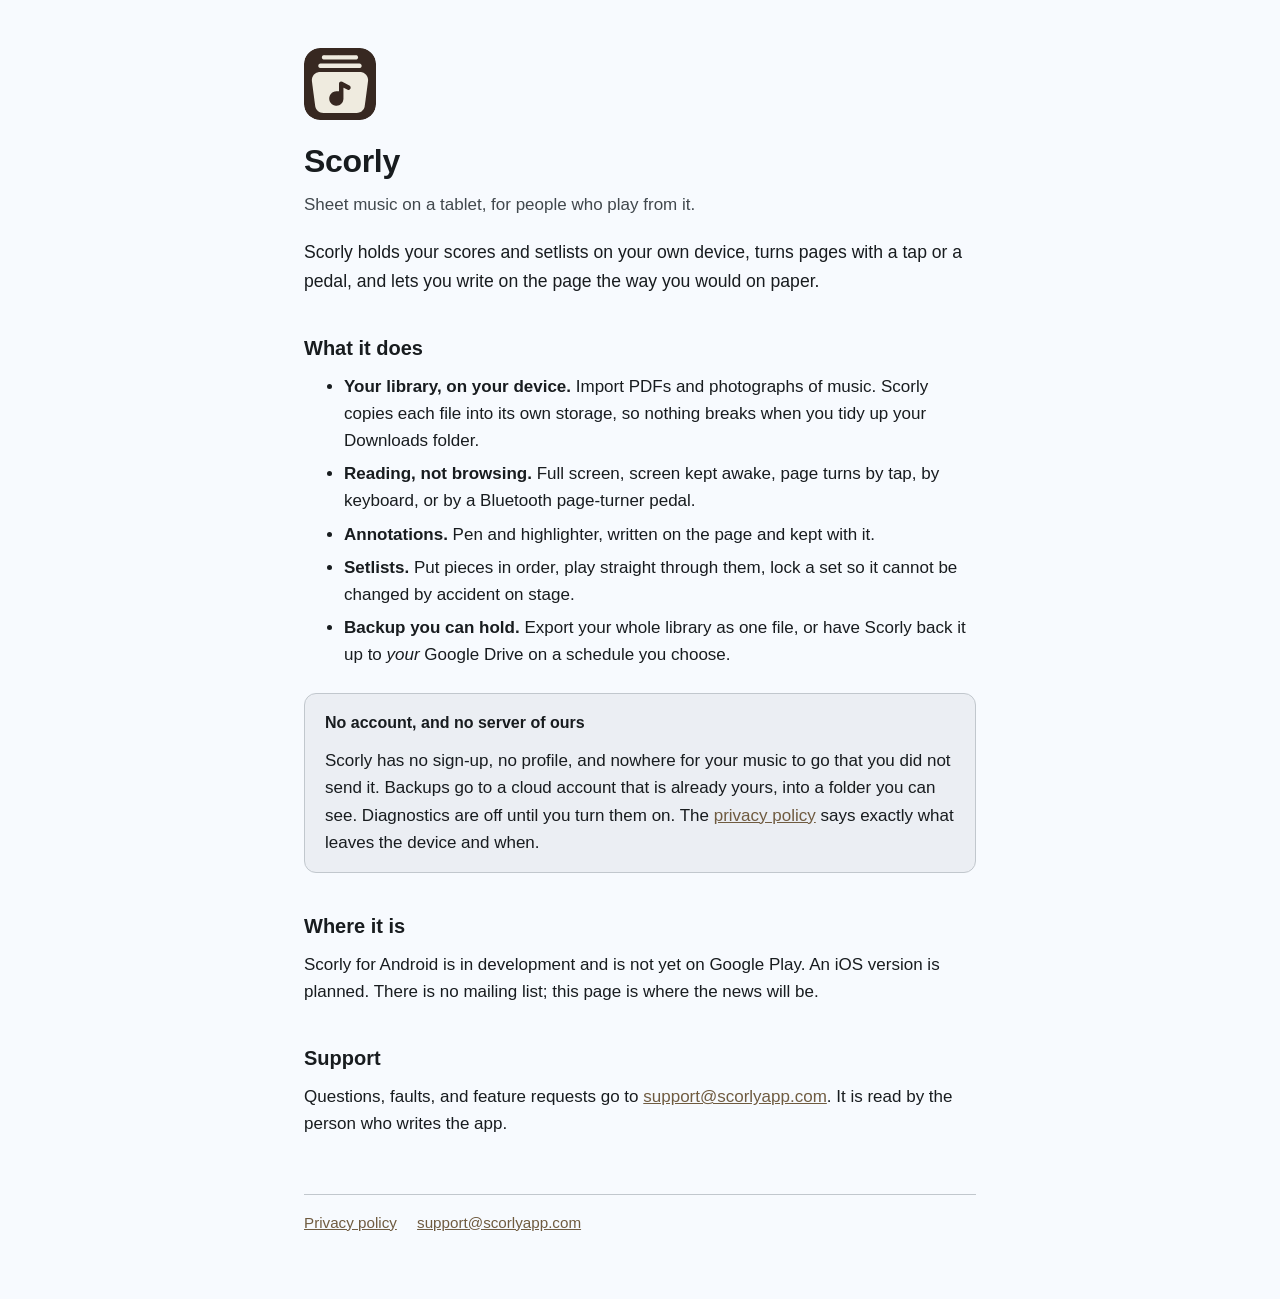
==== index.html @ d53cae90 "The site follows the brown seed, and carries the new mark Everything on the page was brass: all six " ====
<!doctype html>
<html lang="en">
<head>
<meta charset="utf-8">
<meta name="viewport" content="width=device-width, initial-scale=1">
<title>Scorly — sheet music on a tablet</title>
<meta name="description" content="Scorly is a sheet music reader for Android tablets. Your library stays on your device; backup goes to your own Google Drive.">
<link rel="icon" href="icon.svg" type="image/svg+xml">
<link rel="icon" href="favicon-32.png" sizes="32x32" type="image/png">
<link rel="apple-touch-icon" href="apple-touch-icon.png">
<meta name="theme-color" content="#372821">
<link rel="stylesheet" href="style.css">
</head>
<body>
<div class="page">

<header>
  <img class="logo" src="icon.svg" width="72" height="72" alt="">
  <h1 class="wordmark">Scorly</h1>
  <p class="tagline">Sheet music on a tablet, for people who play from it.</p>
</header>

<main>

<p class="lede">Scorly holds your scores and setlists on your own device, turns pages with a
tap or a pedal, and lets you write on the page the way you would on paper.</p>

<h2>What it does</h2>

<ul>
  <li><strong>Your library, on your device.</strong> Import PDFs and photographs of music. Scorly
    copies each file into its own storage, so nothing breaks when you tidy up your Downloads
    folder.</li>
  <li><strong>Reading, not browsing.</strong> Full screen, screen kept awake, page turns by tap,
    by keyboard, or by a Bluetooth page-turner pedal.</li>
  <li><strong>Annotations.</strong> Pen and highlighter, written on the page and kept with it.</li>
  <li><strong>Setlists.</strong> Put pieces in order, play straight through them, lock a set so it
    cannot be changed by accident on stage.</li>
  <li><strong>Backup you can hold.</strong> Export your whole library as one file, or have Scorly
    back it up to <em>your</em> Google Drive on a schedule you choose.</li>
</ul>

<div class="card">
  <h3>No account, and no server of ours</h3>
  <p>Scorly has no sign-up, no profile, and nowhere for your music to go that you did not send it.
  Backups go to a cloud account that is already yours, into a folder you can see. Diagnostics are
  off until you turn them on. The <a href="privacy.html">privacy policy</a> says exactly what
  leaves the device and when.</p>
</div>

<h2>Where it is</h2>

<p>Scorly for Android is in development and is not yet on Google Play. An iOS version is planned.
There is no mailing list; this page is where the news will be.</p>

<h2>Support</h2>

<p>Questions, faults, and feature requests go to
<a href="mailto:support@scorlyapp.com">support@scorlyapp.com</a>. It is read by the person who
writes the app.</p>

</main>

<footer>
  <a href="privacy.html">Privacy policy</a>
  <a href="mailto:support@scorlyapp.com">support@scorlyapp.com</a>
</footer>

</div>
</body>
</html>
---- style.css ----
/* Scorly — scorlyapp.com.
   Colour roles are copied from scorly-spec/design/tokens.md, which is the app's
   token sheet. They are generated from the greyed-brown seed chosen by ADR-012 —
   an accent over neutrals deliberately not derived from it — and change here only
   to follow that document, never on their own.
   Dark is the app's default scheme; on the web the visitor's own preference
   decides, so light is the base and dark is the override.
   Nothing here is loaded from another host. */

:root {
  --primary: #6F5B40;
  --surface: #F7FAFE;
  --surface-container: #EBEEF3;
  --on-surface: #181C1F;
  --on-surface-variant: #41484D;
  --outline-variant: #C1C7CD;
}

@media (prefers-color-scheme: dark) {
  :root {
    --primary: #DDC2A2;
    --surface: #0F1416;
    --surface-container: #1C2023;
    --on-surface: #E0E3E8;
    --on-surface-variant: #C1C7CD;
    --outline-variant: #41484D;
  }
}

*, *::before, *::after { box-sizing: border-box; }

body {
  margin: 0;
  padding: 0 16px 64px;
  background: var(--surface);
  color: var(--on-surface);
  font-family: -apple-system, BlinkMacSystemFont, "Segoe UI", Roboto, "Helvetica Neue", Arial, sans-serif;
  font-size: 17px;
  line-height: 1.6;
  -webkit-text-size-adjust: 100%;
}

.page { max-width: 42rem; margin: 0 auto; }

header { padding: 48px 0 8px; }

/* The mark carries the brand on its own: the name buys no discovery, so the
   homepage leads with the icon rather than the wordmark alone. */
.logo {
  display: block;
  width: 72px;
  height: 72px;
  margin: 0 0 16px;
  border-radius: 16px;
}

.wordmark {
  font-size: 2rem;
  font-weight: 600;
  letter-spacing: -0.01em;
  margin: 0;
}

.tagline { color: var(--on-surface-variant); margin: 4px 0 0; }

h2 {
  font-size: 1.25rem;
  line-height: 1.3;
  margin: 40px 0 8px;
}

h3 {
  font-size: 1rem;
  margin: 24px 0 4px;
}

p, ul { margin: 12px 0; }
li { margin: 6px 0; }

a { color: var(--primary); }

.lede { font-size: 1.1rem; }

.card {
  background: var(--surface-container);
  border: 1px solid var(--outline-variant);
  border-radius: 12px;
  padding: 16px 20px;
  margin: 24px 0;
}

.card :first-child { margin-top: 0; }
.card :last-child { margin-bottom: 0; }

table {
  width: 100%;
  border-collapse: collapse;
  margin: 16px 0;
  font-size: 0.95rem;
}

.scroll { overflow-x: auto; }

th, td {
  text-align: left;
  vertical-align: top;
  padding: 8px 12px 8px 0;
  border-bottom: 1px solid var(--outline-variant);
}

th { font-weight: 600; }

code {
  font-family: ui-monospace, SFMono-Regular, Menlo, Consolas, monospace;
  font-size: 0.9em;
  background: var(--surface-container);
  padding: 1px 5px;
  border-radius: 4px;
}

footer {
  margin-top: 56px;
  padding-top: 16px;
  border-top: 1px solid var(--outline-variant);
  color: var(--on-surface-variant);
  font-size: 0.95rem;
}

footer a { margin-right: 16px; }

.updated { color: var(--on-surface-variant); font-size: 0.95rem; }
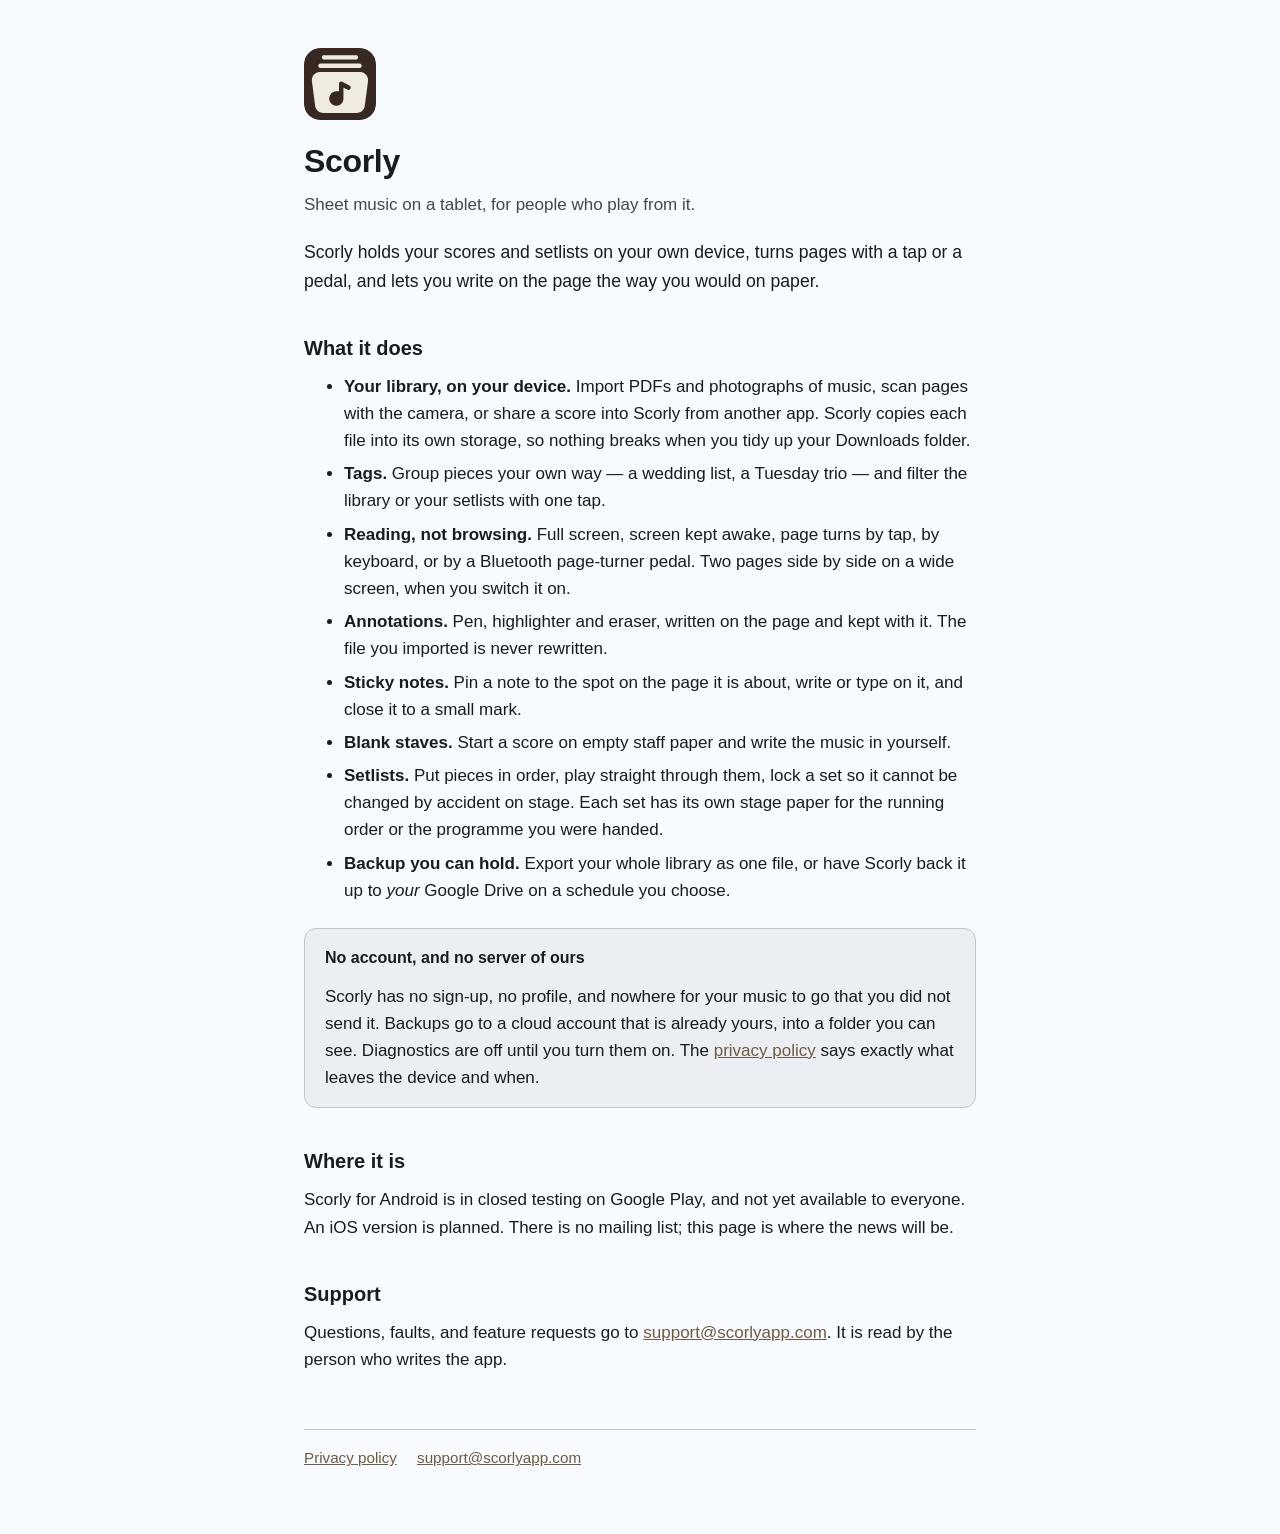
==== commit b0427f42: "Homepage: tags, sticky notes, scan and share-in, blank staves, stage paper; closed testing on Play C" ====
--- a/index.html
+++ b/index.html
@@ -28,14 +28,23 @@
 <h2>What it does</h2>
 
 <ul>
-  <li><strong>Your library, on your device.</strong> Import PDFs and photographs of music. Scorly
-    copies each file into its own storage, so nothing breaks when you tidy up your Downloads
-    folder.</li>
+  <li><strong>Your library, on your device.</strong> Import PDFs and photographs of music, scan
+    pages with the camera, or share a score into Scorly from another app. Scorly copies each file
+    into its own storage, so nothing breaks when you tidy up your Downloads folder.</li>
+  <li><strong>Tags.</strong> Group pieces your own way — a wedding list, a Tuesday trio — and
+    filter the library or your setlists with one tap.</li>
   <li><strong>Reading, not browsing.</strong> Full screen, screen kept awake, page turns by tap,
-    by keyboard, or by a Bluetooth page-turner pedal.</li>
-  <li><strong>Annotations.</strong> Pen and highlighter, written on the page and kept with it.</li>
+    by keyboard, or by a Bluetooth page-turner pedal. Two pages side by side on a wide screen,
+    when you switch it on.</li>
+  <li><strong>Annotations.</strong> Pen, highlighter and eraser, written on the page and kept with
+    it. The file you imported is never rewritten.</li>
+  <li><strong>Sticky notes.</strong> Pin a note to the spot on the page it is about, write or type
+    on it, and close it to a small mark.</li>
+  <li><strong>Blank staves.</strong> Start a score on empty staff paper and write the music in
+    yourself.</li>
   <li><strong>Setlists.</strong> Put pieces in order, play straight through them, lock a set so it
-    cannot be changed by accident on stage.</li>
+    cannot be changed by accident on stage. Each set has its own stage paper for the running
+    order or the programme you were handed.</li>
   <li><strong>Backup you can hold.</strong> Export your whole library as one file, or have Scorly
     back it up to <em>your</em> Google Drive on a schedule you choose.</li>
 </ul>
@@ -50,8 +59,8 @@
 
 <h2>Where it is</h2>
 
-<p>Scorly for Android is in development and is not yet on Google Play. An iOS version is planned.
-There is no mailing list; this page is where the news will be.</p>
+<p>Scorly for Android is in closed testing on Google Play, and not yet available to everyone. An
+iOS version is planned. There is no mailing list; this page is where the news will be.</p>
 
 <h2>Support</h2>
 
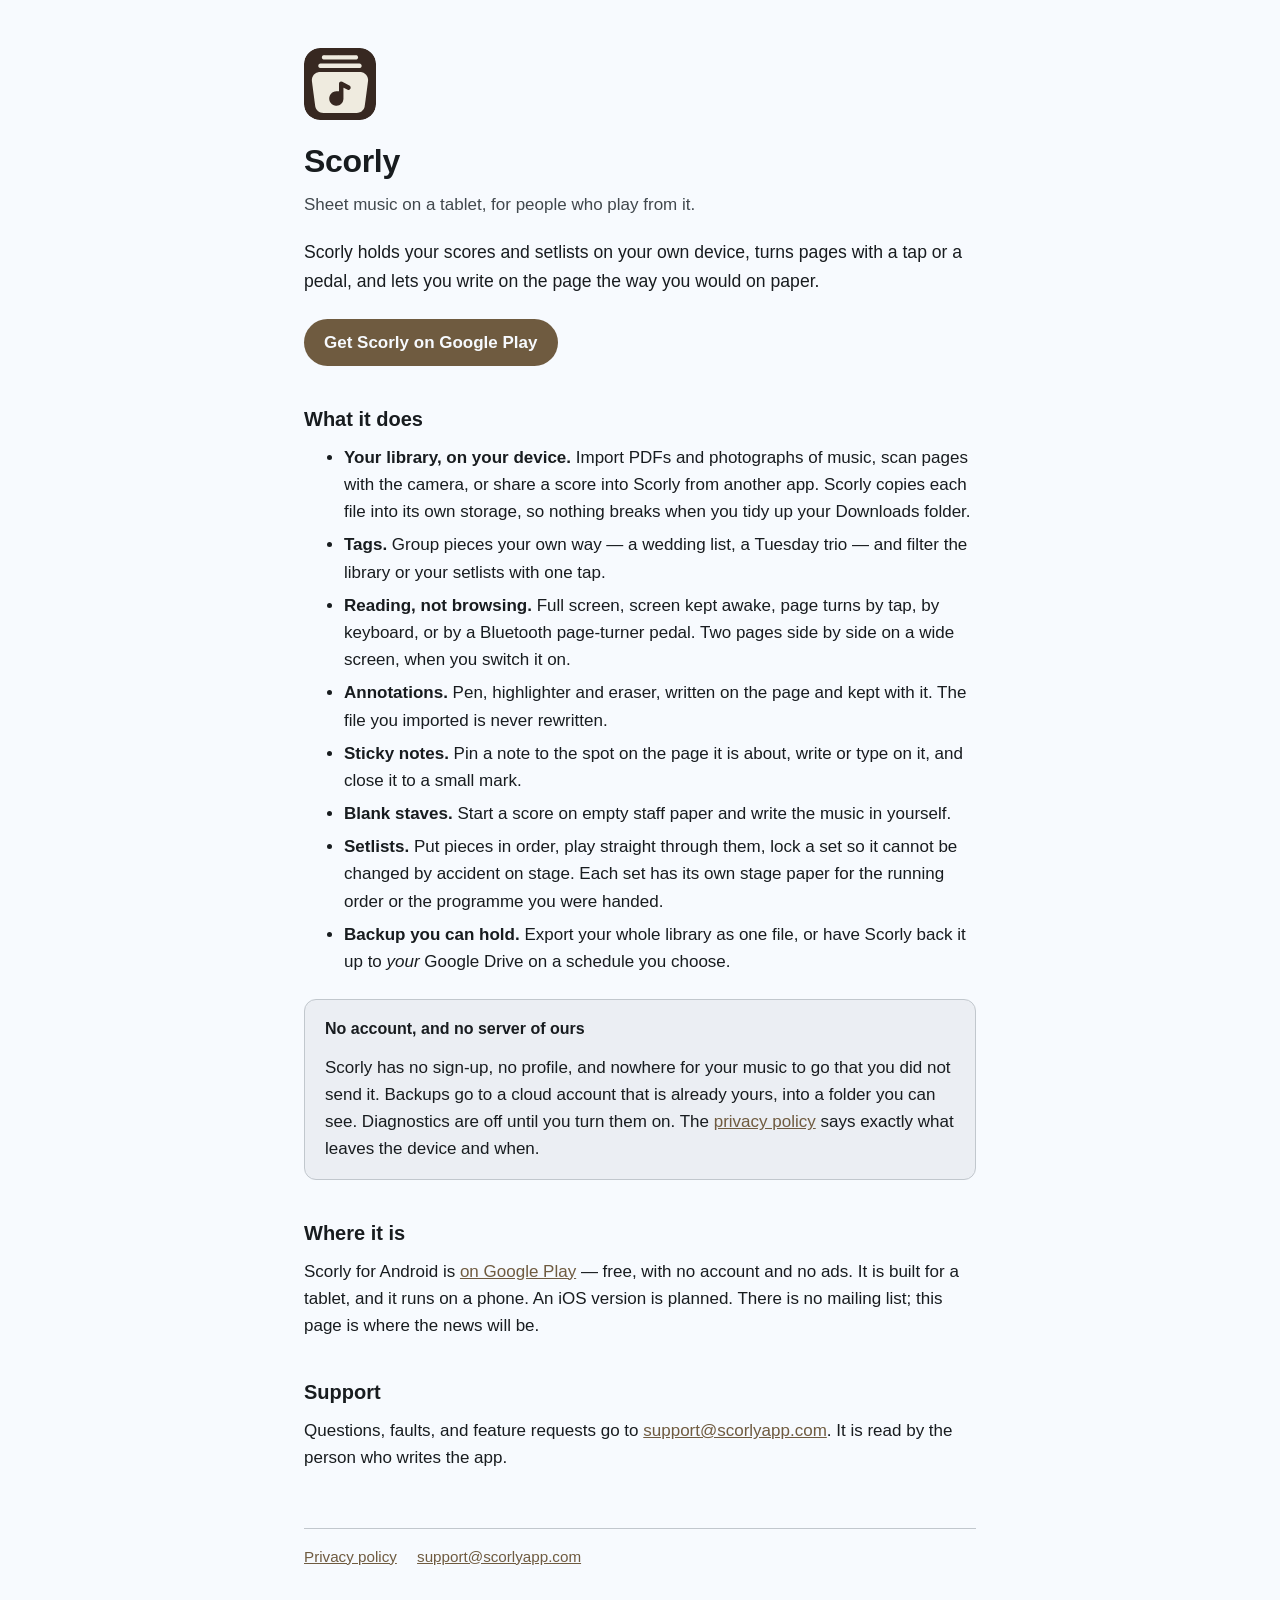
==== commit 3712b0d9: "The page says the app is out, and where to get it Production went live on 2026-09-21, so *Where it i" ====
--- a/index.html
+++ b/index.html
@@ -4,7 +4,7 @@
 <meta charset="utf-8">
 <meta name="viewport" content="width=device-width, initial-scale=1">
 <title>Scorly — sheet music on a tablet</title>
-<meta name="description" content="Scorly is a sheet music reader for Android tablets. Your library stays on your device; backup goes to your own Google Drive.">
+<meta name="description" content="Scorly is a sheet music reader for Android, on Google Play. Your library stays on your device; backup goes to your own Google Drive.">
 <link rel="icon" href="icon.svg" type="image/svg+xml">
 <link rel="icon" href="favicon-32.png" sizes="32x32" type="image/png">
 <link rel="apple-touch-icon" href="apple-touch-icon.png">
@@ -24,6 +24,9 @@
 
 <p class="lede">Scorly holds your scores and setlists on your own device, turns pages with a
 tap or a pedal, and lets you write on the page the way you would on paper.</p>
+
+<p class="get"><a href="https://play.google.com/store/apps/details?id=com.scorlyapp.android">Get
+Scorly on Google Play</a></p>
 
 <h2>What it does</h2>
 
@@ -59,8 +62,10 @@
 
 <h2>Where it is</h2>
 
-<p>Scorly for Android is in closed testing on Google Play, and not yet available to everyone. An
-iOS version is planned. There is no mailing list; this page is where the news will be.</p>
+<p>Scorly for Android is <a
+href="https://play.google.com/store/apps/details?id=com.scorlyapp.android">on Google Play</a> —
+free, with no account and no ads. It is built for a tablet, and it runs on a phone. An iOS
+version is planned. There is no mailing list; this page is where the news will be.</p>
 
 <h2>Support</h2>
 
--- a/style.css
+++ b/style.css
@@ -129,3 +129,18 @@
 footer a { margin-right: 16px; }
 
 .updated { color: var(--on-surface-variant); font-size: 0.95rem; }
+
+/* The one thing a visitor may have come to do. A link rather than Google's own
+   badge image: the badge carries its own brand rules, and this repository loads
+   nothing from another host. */
+.get { margin: 24px 0; }
+
+.get a {
+  display: inline-block;
+  background: var(--primary);
+  color: var(--surface);
+  text-decoration: none;
+  font-weight: 600;
+  padding: 10px 20px;
+  border-radius: 999px;
+}
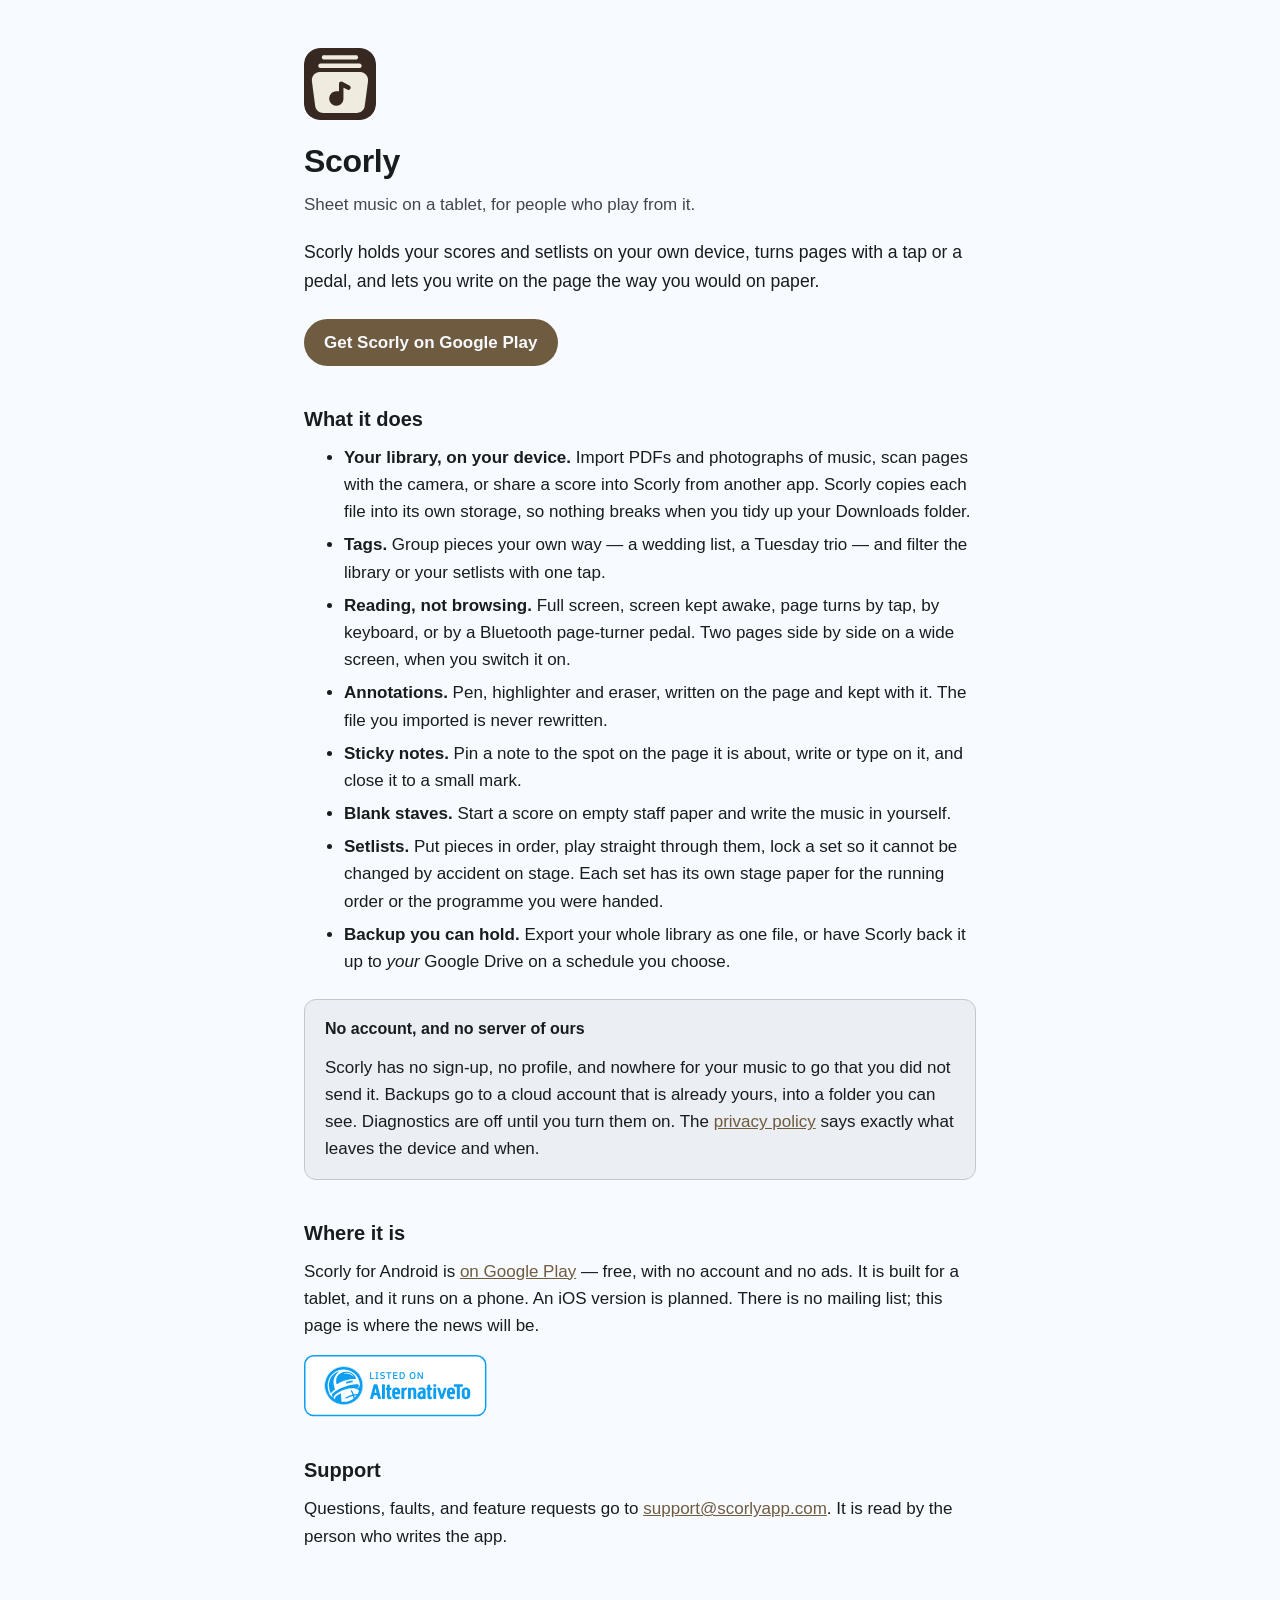
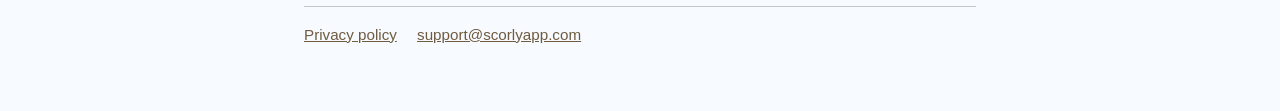
==== commit 6f7197db: "The homepage carries the AlternativeTo badge, served from here Co-Authored-By: Claude Opus 5.5 <nore" ====
--- a/index.html
+++ b/index.html
@@ -3,7 +3,7 @@
 <head>
 <meta charset="utf-8">
 <meta name="viewport" content="width=device-width, initial-scale=1">
-<title>Scorly — sheet music on a tablet</title>
+<title>Scorly — PDF sheet music reader for Android tablets</title>
 <meta name="description" content="Scorly is a sheet music reader for Android, on Google Play. Your library stays on your device; backup goes to your own Google Drive.">
 <link rel="icon" href="icon.svg" type="image/svg+xml">
 <link rel="icon" href="favicon-32.png" sizes="32x32" type="image/png">
@@ -67,6 +67,11 @@
 free, with no account and no ads. It is built for a tablet, and it runs on a phone. An iOS
 version is planned. There is no mailing list; this page is where the news will be.</p>
 
+<p class="listed"><a href="https://alternativeto.net/software/scorly/about/?utm_source=badge&amp;utm_medium=referral"><picture>
+  <source srcset="alternativeto-dark.svg" media="(prefers-color-scheme: dark)">
+  <img src="alternativeto-light.svg" width="183" height="62" alt="Scorly on AlternativeTo">
+</picture></a></p>
+
 <h2>Support</h2>
 
 <p>Questions, faults, and feature requests go to
--- a/style.css
+++ b/style.css
@@ -144,3 +144,9 @@
   padding: 10px 20px;
   border-radius: 999px;
 }
+
+/* AlternativeTo's badge, saved here rather than hotlinked — the site says either
+   is fine, and this repository loads nothing from another host. Below the Play
+   link and smaller than it: it says where else Scorly is listed, not where to get it. */
+.listed { margin: 16px 0; }
+.listed img { display: block; width: 183px; height: auto; }
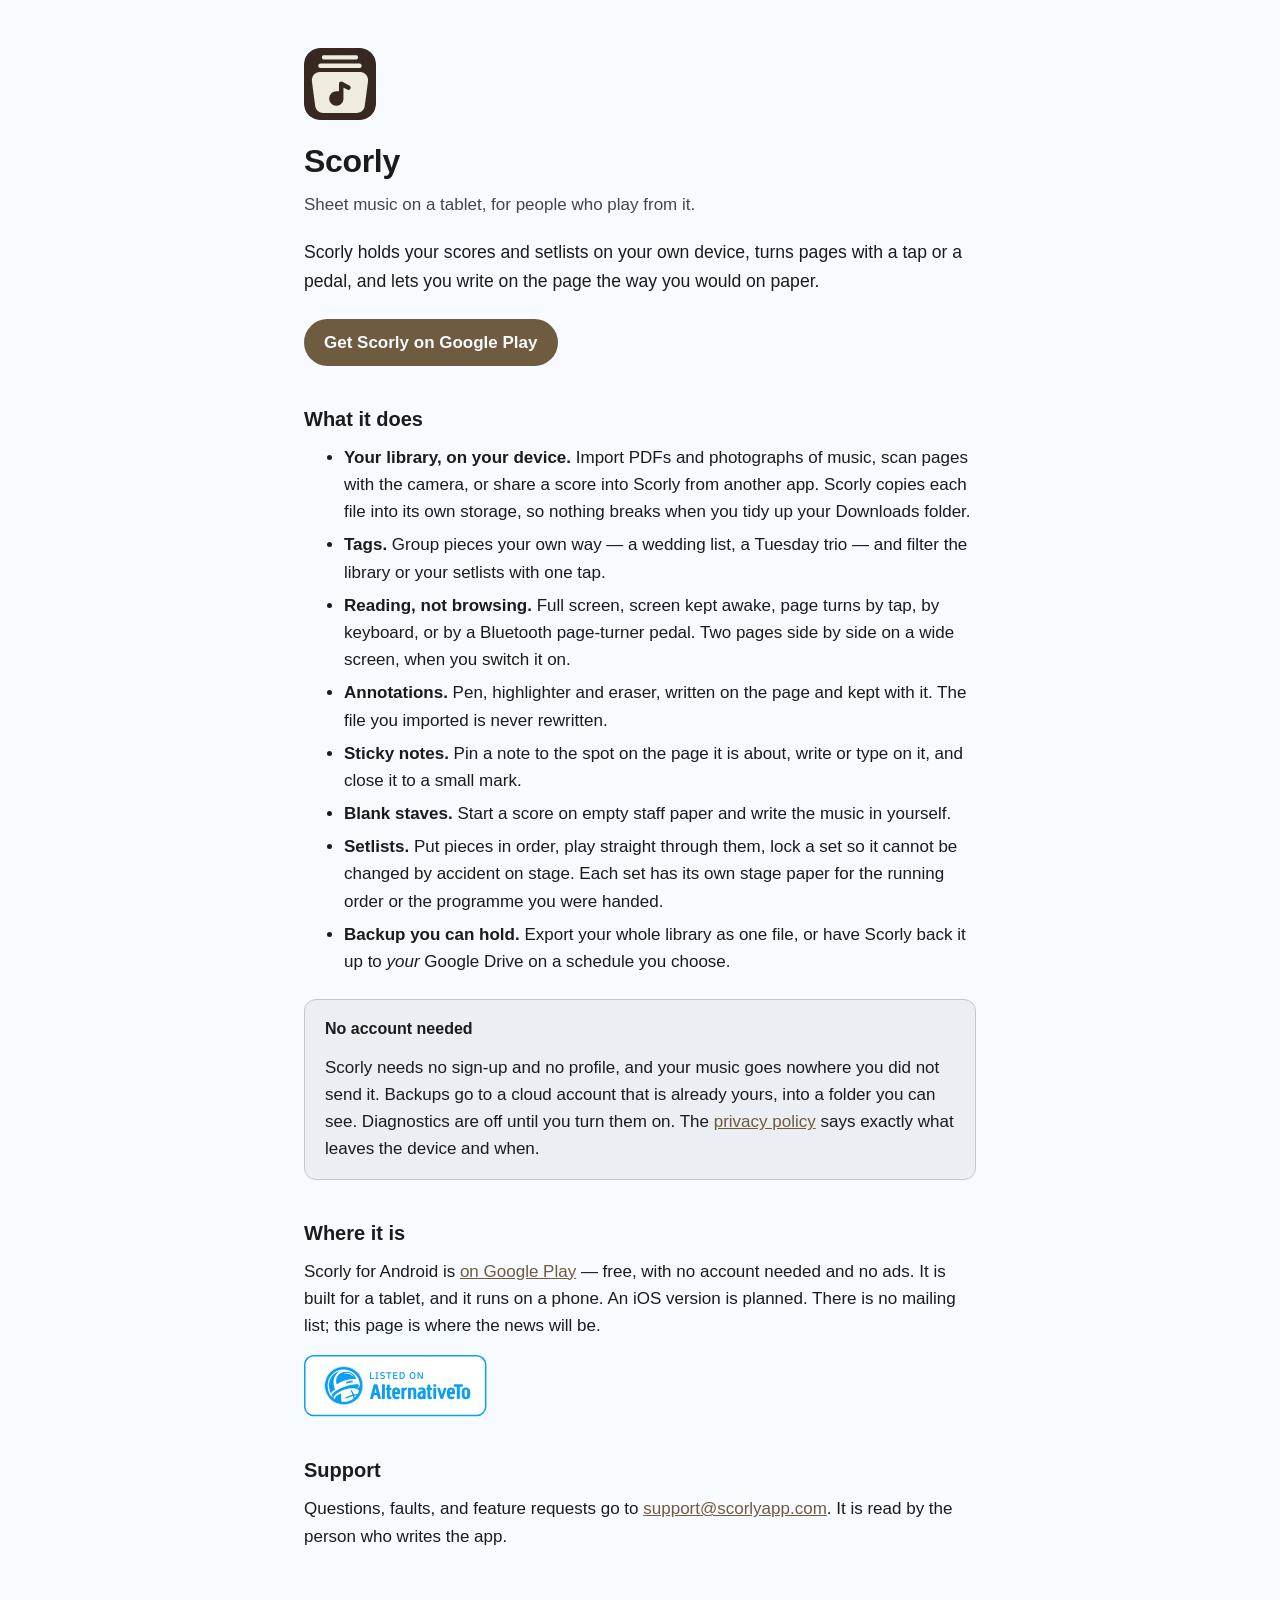
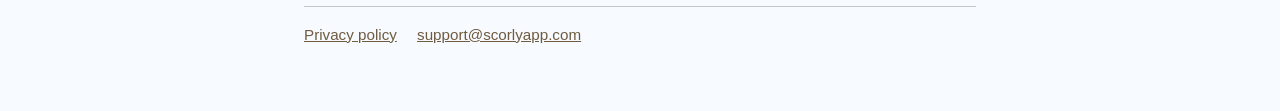
==== commit c977a303: "Privacy policy: signing in to sync; account-deletion page privacy.html describes what the sync serve" ====
--- a/index.html
+++ b/index.html
@@ -53,8 +53,8 @@
 </ul>
 
 <div class="card">
-  <h3>No account, and no server of ours</h3>
-  <p>Scorly has no sign-up, no profile, and nowhere for your music to go that you did not send it.
+  <h3>No account needed</h3>
+  <p>Scorly needs no sign-up and no profile, and your music goes nowhere you did not send it.
   Backups go to a cloud account that is already yours, into a folder you can see. Diagnostics are
   off until you turn them on. The <a href="privacy.html">privacy policy</a> says exactly what
   leaves the device and when.</p>
@@ -64,7 +64,7 @@
 
 <p>Scorly for Android is <a
 href="https://play.google.com/store/apps/details?id=com.scorlyapp.android">on Google Play</a> —
-free, with no account and no ads. It is built for a tablet, and it runs on a phone. An iOS
+free, with no account needed and no ads. It is built for a tablet, and it runs on a phone. An iOS
 version is planned. There is no mailing list; this page is where the news will be.</p>
 
 <p class="listed"><a href="https://alternativeto.net/software/scorly/about/?utm_source=badge&amp;utm_medium=referral"><picture>
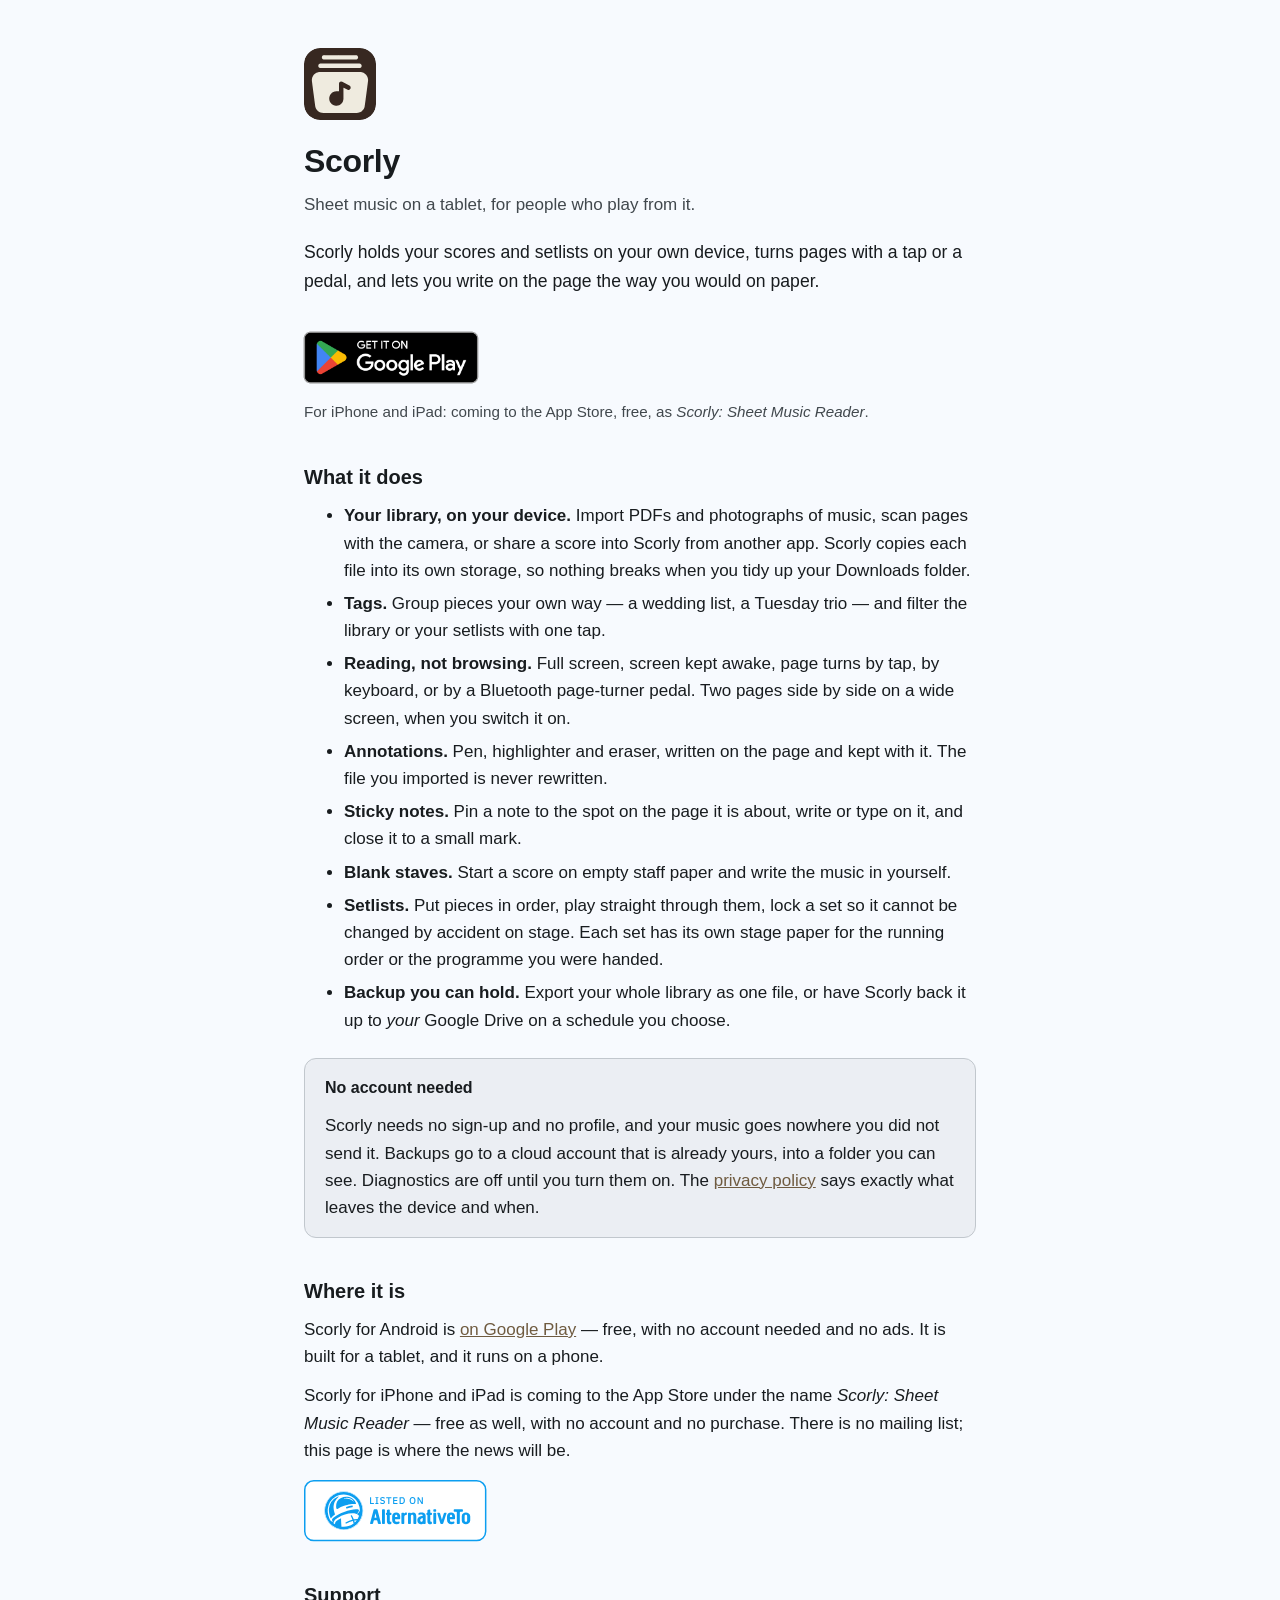
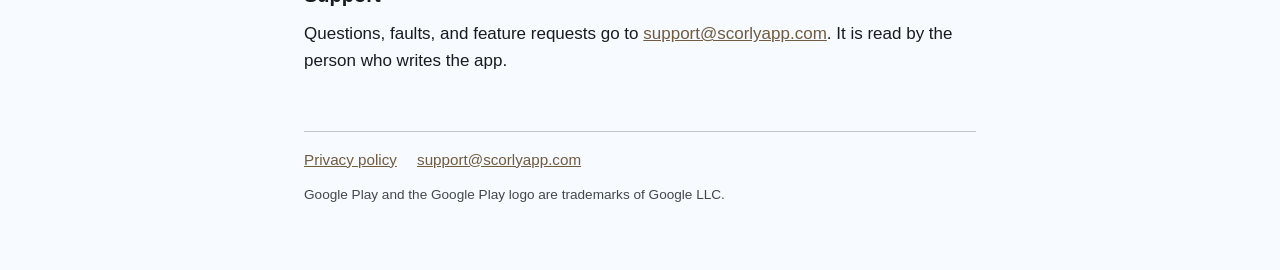
==== commit 51a8da52: "Homepage: Google Play's badge, and the iPhone and iPad app coming as Scorly: Sheet Music Reader No A" ====
--- a/index.html
+++ b/index.html
@@ -25,8 +25,12 @@
 <p class="lede">Scorly holds your scores and setlists on your own device, turns pages with a
 tap or a pedal, and lets you write on the page the way you would on paper.</p>
 
-<p class="get"><a href="https://play.google.com/store/apps/details?id=com.scorlyapp.android">Get
-Scorly on Google Play</a></p>
+<div class="get">
+  <a href="https://play.google.com/store/apps/details?id=com.scorlyapp.android"><img
+    src="google-play-badge.png" width="200" height="77" alt="Get it on Google Play"></a>
+  <p class="soon">For iPhone and iPad: coming to the App Store, free, as
+  <em>Scorly: Sheet Music Reader</em>.</p>
+</div>
 
 <h2>What it does</h2>
 
@@ -64,8 +68,11 @@
 
 <p>Scorly for Android is <a
 href="https://play.google.com/store/apps/details?id=com.scorlyapp.android">on Google Play</a> —
-free, with no account needed and no ads. It is built for a tablet, and it runs on a phone. An iOS
-version is planned. There is no mailing list; this page is where the news will be.</p>
+free, with no account needed and no ads. It is built for a tablet, and it runs on a phone.</p>
+
+<p>Scorly for iPhone and iPad is coming to the App Store under the name <em>Scorly: Sheet Music
+Reader</em> — free as well, with no account and no purchase. There is no mailing list; this page is
+where the news will be.</p>
 
 <p class="listed"><a href="https://alternativeto.net/software/scorly/about/?utm_source=badge&amp;utm_medium=referral"><picture>
   <source srcset="alternativeto-dark.svg" media="(prefers-color-scheme: dark)">
@@ -83,6 +90,7 @@
 <footer>
   <a href="privacy.html">Privacy policy</a>
   <a href="mailto:support@scorlyapp.com">support@scorlyapp.com</a>
+  <p class="legal">Google Play and the Google Play logo are trademarks of Google LLC.</p>
 </footer>
 
 </div>
--- a/style.css
+++ b/style.css
@@ -130,23 +130,20 @@
 
 .updated { color: var(--on-surface-variant); font-size: 0.95rem; }
 
-/* The one thing a visitor may have come to do. A link rather than Google's own
-   badge image: the badge carries its own brand rules, and this repository loads
-   nothing from another host. */
+/* The one thing a visitor may have come to do. Google's own badge, saved here
+   rather than hotlinked, since this repository loads nothing from another host.
+   The PNG carries the clear space Google asks for, so it gets no padding of its
+   own; its brand rules want it unaltered and the trademark line in the footer.
+   No App Store badge until the iOS app is live: Apple's may only point at an
+   app that can be downloaded, so until then iOS is the line of text below it. */
 .get { margin: 24px 0; }
+.get img { display: block; width: 200px; height: auto; margin-left: -13px; }
+.get .soon { margin: 4px 0 0; color: var(--on-surface-variant); font-size: 0.95rem; }
 
-.get a {
-  display: inline-block;
-  background: var(--primary);
-  color: var(--surface);
-  text-decoration: none;
-  font-weight: 600;
-  padding: 10px 20px;
-  border-radius: 999px;
-}
+.legal { margin: 12px 0 0; font-size: 0.85rem; }
 
 /* AlternativeTo's badge, saved here rather than hotlinked — the site says either
    is fine, and this repository loads nothing from another host. Below the Play
-   link and smaller than it: it says where else Scorly is listed, not where to get it. */
+   badge and smaller than it: it says where else Scorly is listed, not where to get it. */
 .listed { margin: 16px 0; }
 .listed img { display: block; width: 183px; height: auto; }
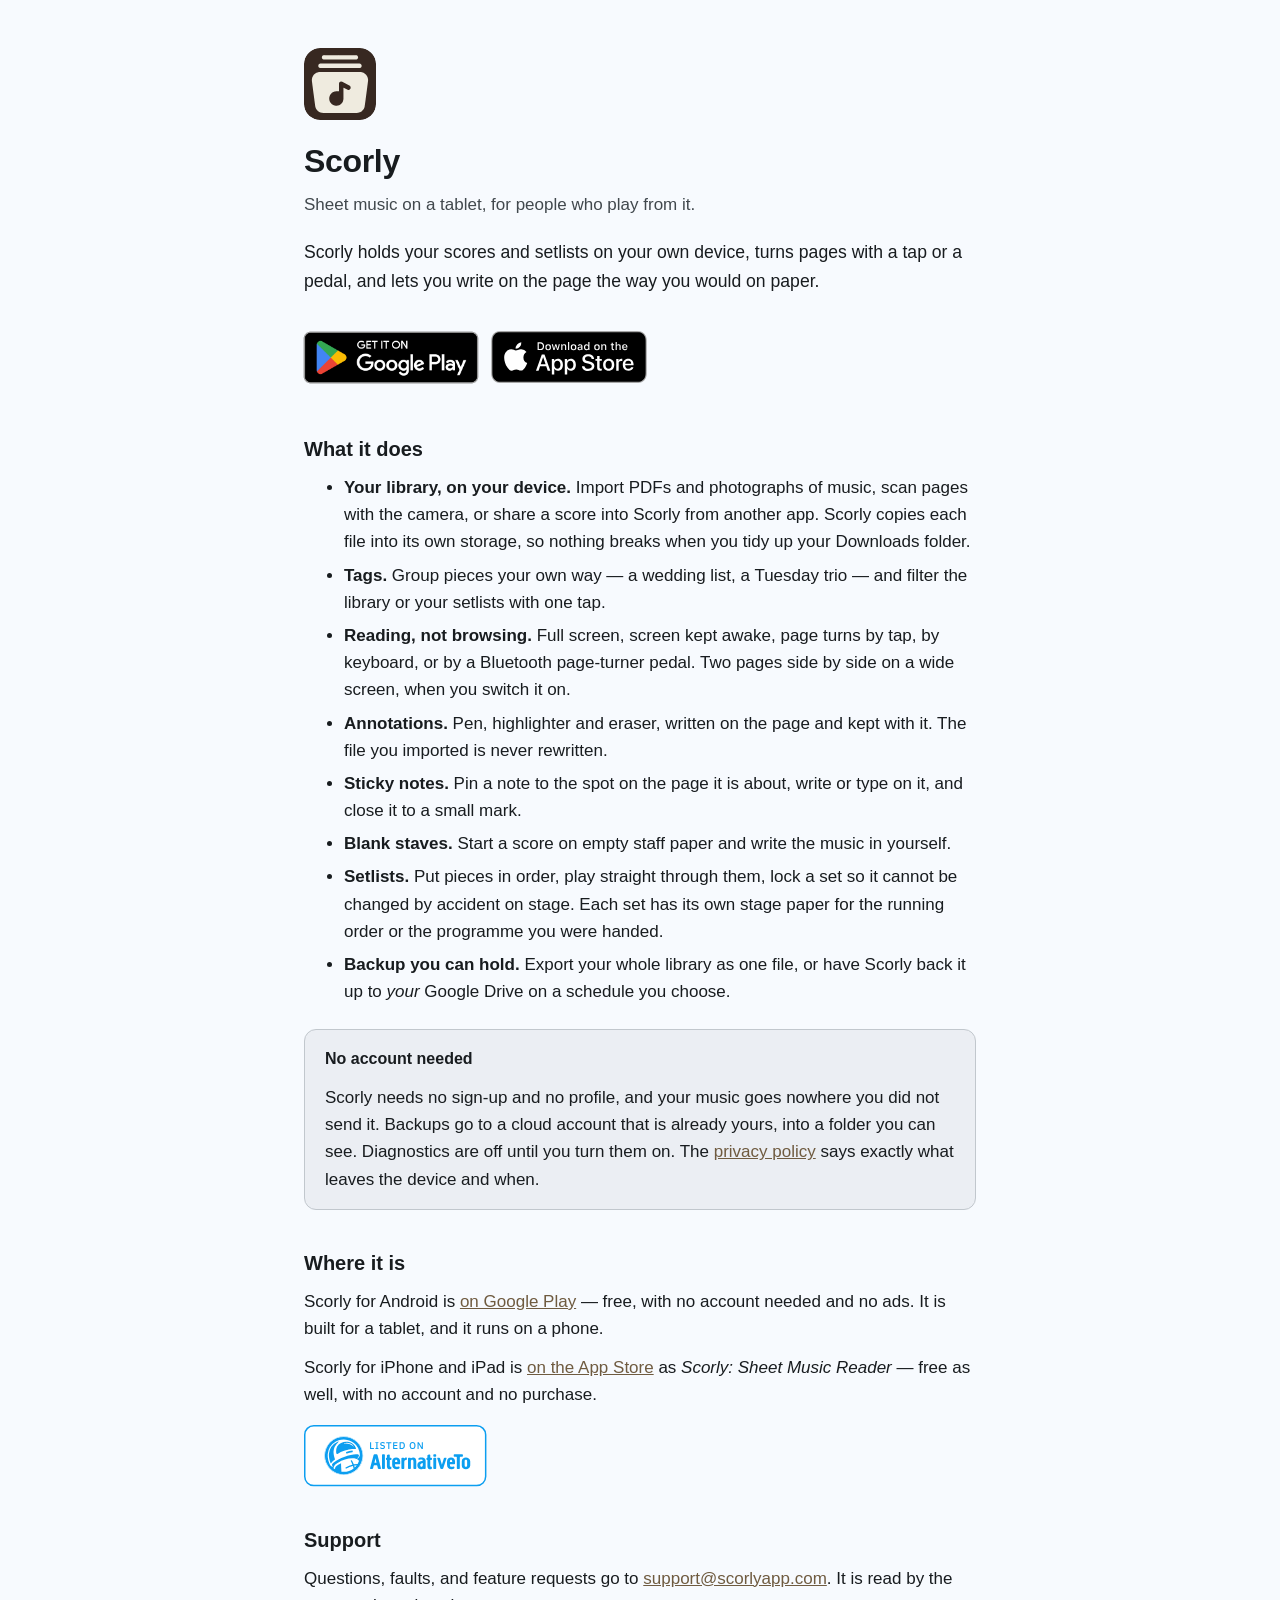
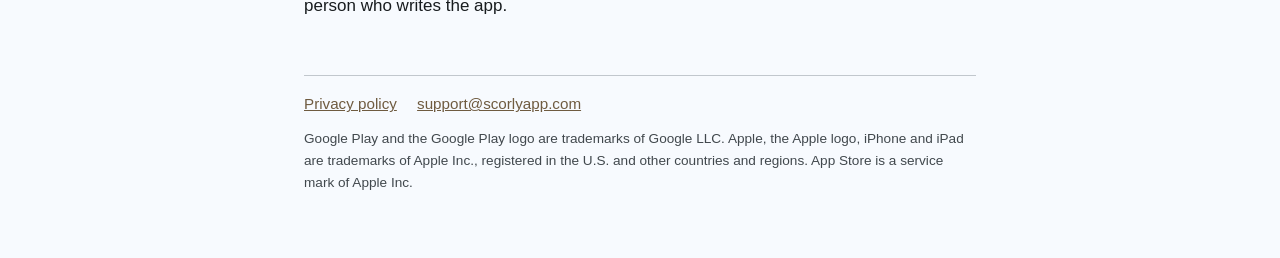
==== commit b820ed14: "Homepage: the App Store badge, now that the iPhone and iPad app is live Apple's own badge beside Goo" ====
--- a/index.html
+++ b/index.html
@@ -3,8 +3,8 @@
 <head>
 <meta charset="utf-8">
 <meta name="viewport" content="width=device-width, initial-scale=1">
-<title>Scorly — PDF sheet music reader for Android tablets</title>
-<meta name="description" content="Scorly is a sheet music reader for Android, on Google Play. Your library stays on your device; backup goes to your own Google Drive.">
+<title>Scorly — PDF sheet music reader for Android, iPad and iPhone</title>
+<meta name="description" content="Scorly is a sheet music reader for Android, iPad and iPhone, on Google Play and the App Store. Your library stays on your device; backup goes to your own Google Drive.">
 <link rel="icon" href="icon.svg" type="image/svg+xml">
 <link rel="icon" href="favicon-32.png" sizes="32x32" type="image/png">
 <link rel="apple-touch-icon" href="apple-touch-icon.png">
@@ -28,8 +28,8 @@
 <div class="get">
   <a href="https://play.google.com/store/apps/details?id=com.scorlyapp.android"><img
     src="google-play-badge.png" width="200" height="77" alt="Get it on Google Play"></a>
-  <p class="soon">For iPhone and iPad: coming to the App Store, free, as
-  <em>Scorly: Sheet Music Reader</em>.</p>
+  <a href="https://apps.apple.com/app/scorly-sheet-music-reader/id6822176567"><img class="app-store"
+    src="app-store-badge.svg" width="156" height="52" alt="Download on the App Store"></a>
 </div>
 
 <h2>What it does</h2>
@@ -70,9 +70,9 @@
 href="https://play.google.com/store/apps/details?id=com.scorlyapp.android">on Google Play</a> —
 free, with no account needed and no ads. It is built for a tablet, and it runs on a phone.</p>
 
-<p>Scorly for iPhone and iPad is coming to the App Store under the name <em>Scorly: Sheet Music
-Reader</em> — free as well, with no account and no purchase. There is no mailing list; this page is
-where the news will be.</p>
+<p>Scorly for iPhone and iPad is <a
+href="https://apps.apple.com/app/scorly-sheet-music-reader/id6822176567">on the App Store</a> as <em>Scorly: Sheet Music
+Reader</em> — free as well, with no account and no purchase.</p>
 
 <p class="listed"><a href="https://alternativeto.net/software/scorly/about/?utm_source=badge&amp;utm_medium=referral"><picture>
   <source srcset="alternativeto-dark.svg" media="(prefers-color-scheme: dark)">
@@ -90,7 +90,9 @@
 <footer>
   <a href="privacy.html">Privacy policy</a>
   <a href="mailto:support@scorlyapp.com">support@scorlyapp.com</a>
-  <p class="legal">Google Play and the Google Play logo are trademarks of Google LLC.</p>
+  <p class="legal">Google Play and the Google Play logo are trademarks of Google LLC. Apple, the
+  Apple logo, iPhone and iPad are trademarks of Apple Inc., registered in the U.S. and other
+  countries and regions. App Store is a service mark of Apple Inc.</p>
 </footer>
 
 </div>
--- a/style.css
+++ b/style.css
@@ -134,11 +134,13 @@
    rather than hotlinked, since this repository loads nothing from another host.
    The PNG carries the clear space Google asks for, so it gets no padding of its
    own; its brand rules want it unaltered and the trademark line in the footer.
-   No App Store badge until the iOS app is live: Apple's may only point at an
-   app that can be downloaded, so until then iOS is the line of text below it. */
-.get { margin: 24px 0; }
+   Apple's badge, beside it since the iOS app went live on 2026-11-05, is Apple's
+   own SVG, unaltered, with no clear space in the file: it is set at the height of
+   Google's visible badge (52px of the PNG's 77), and the PNG's own 13px margin is
+   the gap between them, which Apple's quarter-height clear space asks for. */
+.get { margin: 24px 0; display: flex; flex-wrap: wrap; align-items: center; }
 .get img { display: block; width: 200px; height: auto; margin-left: -13px; }
-.get .soon { margin: 4px 0 0; color: var(--on-surface-variant); font-size: 0.95rem; }
+.get img.app-store { width: 156px; height: 52px; margin: 0 0 0 0; }
 
 .legal { margin: 12px 0 0; font-size: 0.85rem; }
 
